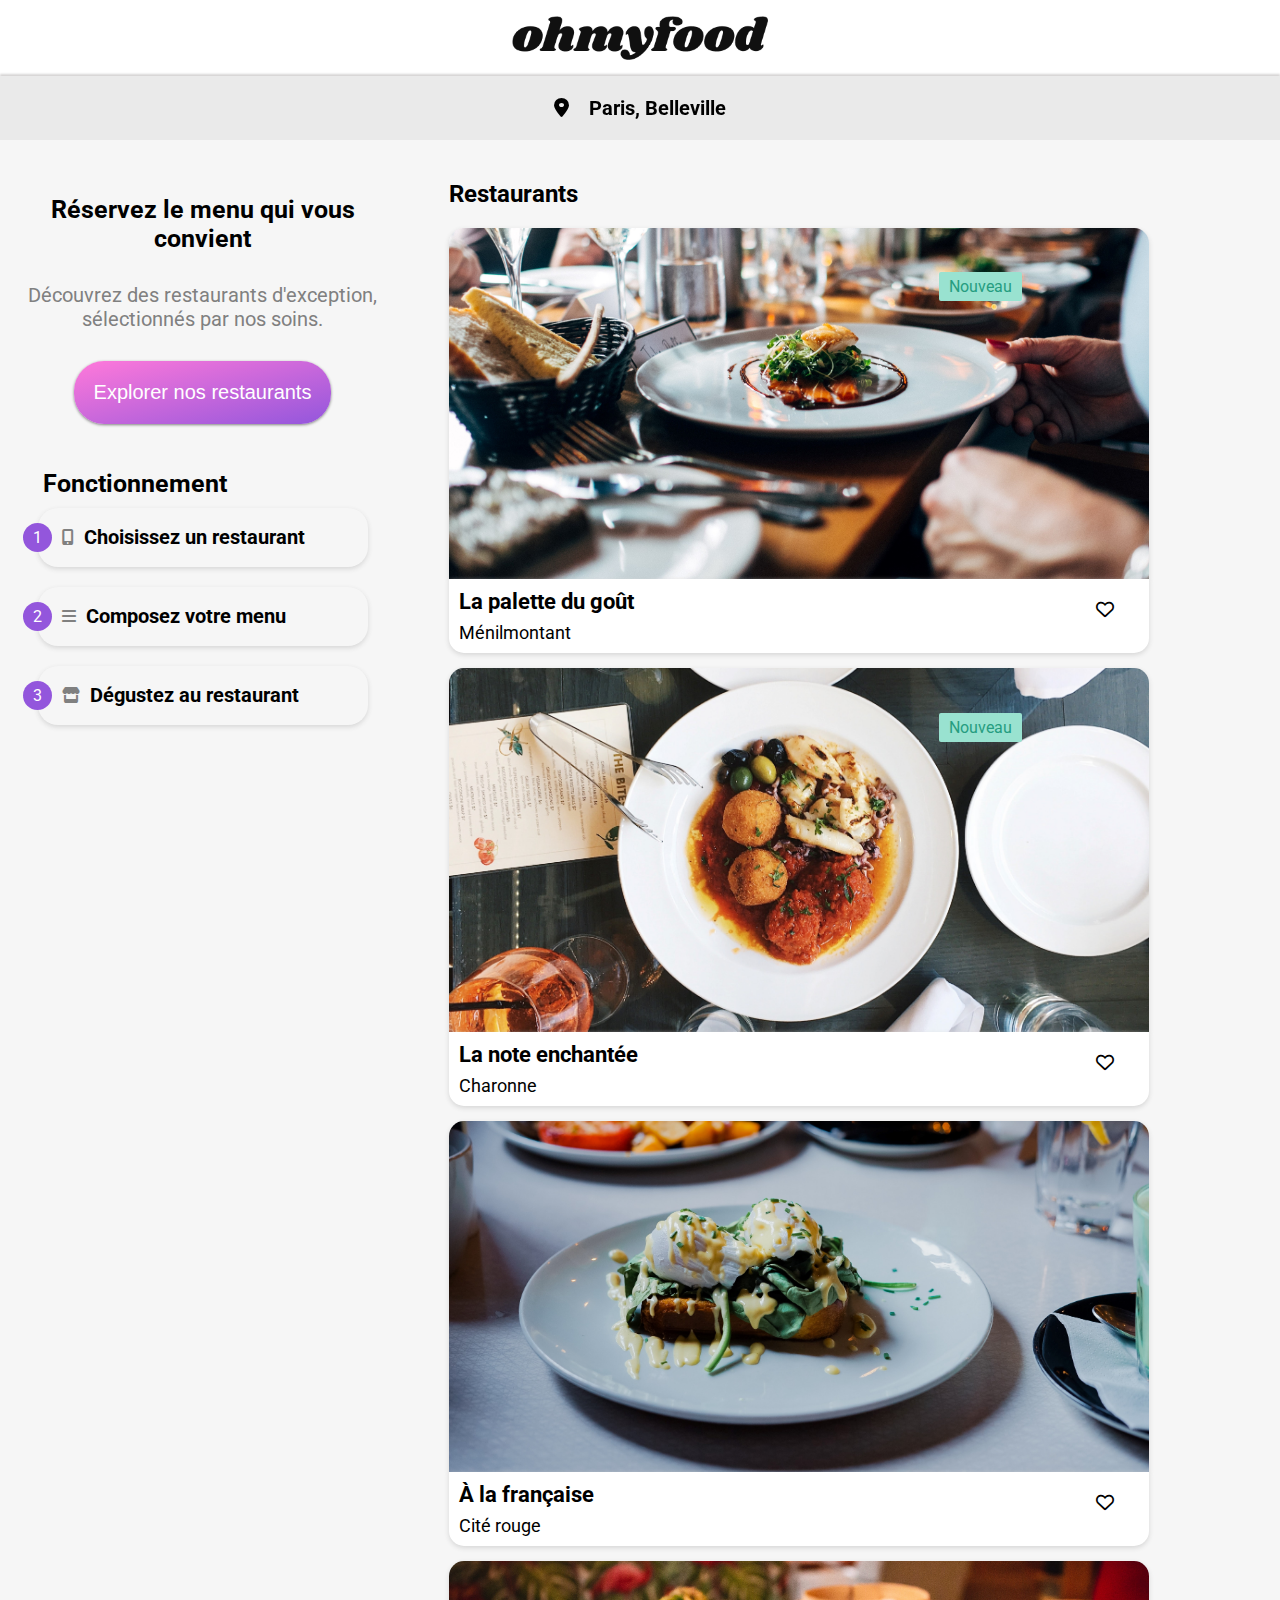
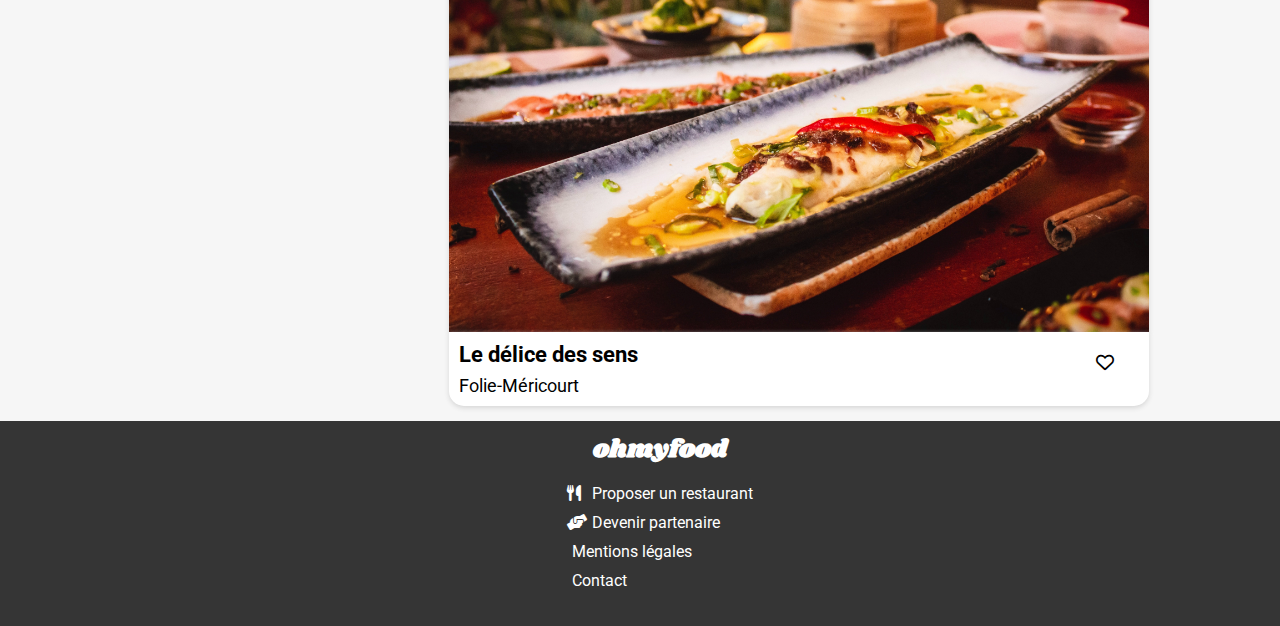
==== index.html @ 640bcb95 "Add files via upload" ====
<!DOCTYPE html>
<html lang="fr">
<head>
    <meta charset="UTF-8">
    <meta http-equiv="X-UA-Compatible" content="IE=edge">
    <meta name="viewport" content="width=device-width, initial-scale=1.0">
    <title>ohmyfood</title>
    <link rel="preconnect" href="https://fonts.googleapis.com">
    <link rel="preconnect" href="https://fonts.gstatic.com" crossorigin>
    <link href="https://fonts.googleapis.com/css2?family=Roboto&family=Shrikhand&display=swap" rel="stylesheet">
    <link rel="stylesheet" href="css/style.css"> 
    <link rel="stylesheet" href="https://cdnjs.cloudflare.com/ajax/libs/font-awesome/6.0.0/css/all.min.css" integrity="sha512-9usAa10IRO0HhonpyAIVpjrylPvoDwiPUiKdWk5t3PyolY1cOd4DSE0Ga+ri4AuTroPR5aQvXU9xC6qOPnzFeg==" crossorigin="anonymous" referrerpolicy="no-referrer" />
</head>

<header>
    <img src="imgs/ohmyfood.png" alt="logo ohmyfood" class="logo">
</header>
<body>
    <div class="body-loader">
        <div class="loader"></div>
    </div>
    <div class="header-place">
        <i class="fa-solid fa-location-dot"></i>
        <h1 class="header-place__text">Paris, Belleville</h1>
    </div>

    <section class="body">
        
        <section class="site-infos">

            <div class="site-info">
                <h1 class="site-info__title">Réservez le menu qui vous convient</h1>
                <p class="site-info__text">Découvrez des restaurants d'exception, sélectionnés par nos soins.</p>
                <button class="site-info__button">Explorer nos restaurants</button>
            </div>
        
            <section class="site-explane">
                <h1 class="site-explane__title">Fonctionnement</h1>
        
                <div class="site-explane-steps">
                    <p class="site-explane-steps__number">1</p>
                    <i class="fa-solid fa-mobile-screen-button"></i>
                    <h2 class="site-explane-steps__text">Choisissez un restaurant</h2>
                </div>
        
                <div class="site-explane-steps">
                    <p class="site-explane-steps__number">2</p>
                    <i class="fa-solid fa-bars"></i>
                    <h2 class="site-explane-steps__text">Composez votre menu</h2>
                </div>
        
                <div class="site-explane-steps site-explane-steps--difcolor">
                    <p class="site-explane-steps__number">3</p>
                    <i class="fa-solid fa-store"></i>
                    <h2 class="site-explane-steps__text">Dégustez au restaurant</h2>
                </div>
            </section>

        </section>
    
        <section class="section-resto">
            <h1 class="section-resto__title">Restaurants</h1>
    
            <a href="menu1.html" class="section-resto-prev">
                    <img src="imgs/jay-wennington-N_Y88TWmGwA-unsplash.jpg" alt="La palette du goût">
                    <div class="new-img">
                        <p>Nouveau</p>
                    </div>
                <div class="section-resto-prev-footer">
                    <div class="section-resto-prev-footer-text">
                        <h1>La palette du goût</h1>
                        <p>Ménilmontant</p>
                    </div>
                    <div class="icon-hover-opacity">
                        <i class="far fa-heart fa-heart-black"></i>
                        <i class="fa-solid fa-heart fa-heart-colored"></i>
                    </div>
                </div>
            </a>
    
            <a href="menu2.html" class="section-resto-prev">
                    <img src="imgs/stil-u2Lp8tXIcjw-unsplash.jpg" alt="La palette du goût" class="img--modif">
                    <div class="new-img">
                        <p>Nouveau</p>
                    </div>
                <div class="section-resto-prev-footer">
                    <div class="section-resto-prev-footer-text">
                        <h1>La note enchantée</h1>
                        <p>Charonne</p>
                    </div>
                    <div class="icon-hover-opacity">
                        <i class="far fa-heart fa-heart-black"></i>
                        <i class="fa-solid fa-heart fa-heart-colored"></i>
                    </div>
                </div>
            </a>
    
            <a href="menu3.html" class="section-resto-prev">
                    <img src="imgs/toa-heftiba-DQKerTsQwi0-unsplash.jpg" alt="La palette du goût">
                <div class="section-resto-prev-footer">
                    <div class="section-resto-prev-footer-text">
                        <h1>À la française</h1>
                        <p>Cité rouge</p>
                    </div>
                    <div class="icon-hover-opacity">
                        <i class="far fa-heart fa-heart-black"></i>
                        <i class="fa-solid fa-heart fa-heart-colored"></i>
                    </div>
                </div>
            </a>
    
            <a href="menu4.html" class="section-resto-prev">
                    <img src="imgs/louis-hansel-shotsoflouis-qNBGVyOCY8Q-unsplash.jpg" alt="La palette du goût" class="img--modif">
                <div class="section-resto-prev-footer">
                    <div class="section-resto-prev-footer-text">
                        <h1>Le délice des sens</h1>
                        <p>Folie-Méricourt</p>
                    </div>
                    <div class="icon-hover-opacity">
                        <i class="far fa-heart fa-heart-black"></i>
                        <i class="fa-solid fa-heart fa-heart-colored"></i>
                    </div>
                </div>
            </a>
        </section>
    </section>
</body>

<footer>
    <h1 class="footer-title">ohmyfood</h1>
    <ul>
        <li class="footer__link"><i class="fa-solid fa-utensils"></i><a href="#">Proposer un restaurant</a></li>
        <li class="footer__link"><i class="fa-solid fa-handshake-angle"></i><a href="#">Devenir partenaire</a></li>
        <li class="footer__link"><a href="#">Mentions légales</a></li>
        <li class="footer__link"><a href="mailto:ddidnik@hotmail.fr">Contact</a></li>
    </ul>
</footer>
</html>
---- css/style.css ----
/* sass -w style.scss:css/style.css */
body {
  margin: 0px;
  padding: 0px;
  gap: 0px;
}
h1, h2, h3, p, li {
  font-family: "Roboto", sans-serif;
  margin: 0px;
}

.body {
  display: flex;
}
@media screen and (max-width: 1150px) {
  .body {
    display: flex;
    flex-direction: column;
  }
}

.site-infos {
  display: flex;
  flex-direction: column;
  width: 30%;
  background-color: #f6f6f6;
  padding: 40px 15px 0 15px;
  align-items: center;
}
@media screen and (max-width: 1150px) {
  .site-infos {
    width: 100%;
    padding: 0;
    background-color: #fff;
  }
}
@media screen and (max-width: 720px) {
  .site-infos {
    background-color: #fff;
  }
}

.body-loader {
  width: 100%;
  height: 100%;
  background-color: #eaeaea;
  display: flex;
  justify-content: center;
  animation: fond 2s cubic-bezier(1, -0.01, 1, -0.03);
  opacity: 0;
  position: fixed;
  z-index: 0;
  top: 0;
  left: 0;
}
.body-loader .loader {
  margin: 200px auto;
  border: 15px solid #eaeaea;
  width: 150px;
  height: 150px;
  border-top-color: #9356DC;
  border-bottom-color: #FF79DA;
  border-radius: 50%;
  animation: spin 2s linear;
  opacity: 0;
  background-color: #eaeaea;
}
@keyframes spin {
  0% {
    transform: rotate(0deg);
    opacity: 1;
  }
  100% {
    transform: rotate(360deg);
    opacity: 0;
  }
}
@keyframes fond {
  0% {
    opacity: 1;
    z-index: 1000;
  }
  100% {
    opacity: 0;
    z-index: 1000;
  }
}

header {
  display: flex;
  flex-direction: row;
  justify-content: space-between;
  justify-content: center;
  position: relative;
  z-index: 3;
}

.logo {
  width: 20%;
  padding: 1em;
}
@media screen and (max-width: 720px) {
  .logo {
    width: 50%;
  }
}

.header-place {
  display: flex;
  flex-direction: row;
  justify-content: center;
  align-items: center;
  width: 100%;
  background-color: #eaeaea;
  box-shadow: 0px -2px 2px #D7D5D5;
  position: relative;
  z-index: 3;
}
.header-place h1 {
  font-size: 20px;
  padding: 20px 0px;
}
.header-place i {
  padding-right: 1em;
  font-size: 20px;
}

.site-info {
  display: flex;
  flex-direction: column;
  align-items: center;
  background-color: #f6f6f6;
  padding: 30px 0px;
  position: relative;
  z-index: 3;
  padding: 15px 0;
}
.site-info .site-info__title {
  font-size: 25px;
}
@media screen and (max-width: 1150px) {
  .site-info {
    width: 100%;
  }
}
@media screen and (max-width: 720px) {
  .site-info {
    width: 100%;
    padding: 60px 0;
  }
}
.site-info h1 {
  text-align: center;
}
.site-info p {
  text-align: center;
  font-size: 20px;
  padding: 30px 0px;
  color: grey;
}
.site-info button {
  background: linear-gradient(to bottom right, #FF79DA, #9356DC);
  border-radius: 30px;
  color: white;
  padding: 20px;
  border: 0px;
  font-size: 20px;
  box-shadow: 0px 1px 3px grey;
  transition-duration: 500ms;
}
.site-info button:hover {
  box-shadow: 0px 2px 6px grey;
  background: linear-gradient(to bottom right, #ff9de4, #a674e2);
}

.site-explane {
  padding: 30px 0px;
  display: flex;
  flex-direction: column;
  align-items: center;
  position: relative;
  z-index: 3;
  background-color: #f6f6f6;
  width: 90%;
}
@media screen and (max-width: 1300px) {
  .site-explane {
    width: 100%;
  }
}
@media screen and (max-width: 1150px) {
  .site-explane {
    width: 90%;
    background-color: #fff;
  }
}
@media screen and (max-width: 720px) {
  .site-explane {
    background-color: #fff;
    width: 90%;
  }
}
.site-explane h1 {
  font-size: 25px;
  width: 85%;
}
.site-explane .site-explane-steps {
  display: flex;
  background-color: #f6f6f6;
  margin: 10px 0px;
  padding: 15px;
  border-radius: 20px;
  width: 80%;
  gap: 10px;
  box-shadow: 0px 2px 5px #d6d6d6;
  transition-duration: 200ms;
}
.site-explane .site-explane-steps p {
  color: white;
  background-color: #9356DC;
  border-radius: 20px;
  margin: 0px 0px 0px -30px;
  padding: 5px 10px;
}
.site-explane .site-explane-steps i {
  margin-top: 6px;
  color: grey;
}
.site-explane .site-explane-steps h2 {
  font-size: 20px;
  margin-top: 2px;
}
.site-explane .site-explane-steps:hover {
  background-color: #f5edff;
}
.site-explane .site-explane-steps:hover i {
  color: #9356DC;
}

a.section-resto-prev {
  color: black;
}

a.section-resto-prev:link {
  text-decoration: none;
  color: black;
}

.section-resto {
  position: relative;
  display: flex;
  flex-direction: row;
  flex-wrap: wrap;
  justify-content: space-around;
  background-color: #f6f6f6;
  padding-top: 20px;
  width: 70%;
}
@media screen and (max-width: 1300px) {
  .section-resto {
    flex-direction: column;
  }
}
@media screen and (max-width: 1150px) {
  .section-resto {
    width: 100%;
  }
}
.section-resto .section-resto__title {
  margin: 20px 0;
  margin-left: 5%;
  width: auto;
  font-size: 24px;
  width: 90%;
}
@media screen and (max-width: 1150px) {
  .section-resto .section-resto__title {
    width: 80%;
    margin: 20px auto;
  }
}
@media screen and (max-width: 768px) {
  .section-resto .section-resto__title {
    width: 90%;
  }
}
.section-resto .section-resto-prev {
  display: flex;
  flex-direction: column;
  width: 40%;
  border-radius: 15px;
  padding-bottom: 15px;
  margin-left: 5%;
  position: relative;
  transition-duration: 500ms;
}
@media screen and (max-width: 1300px) {
  .section-resto .section-resto-prev {
    width: 80%;
  }
}
@media screen and (max-width: 1150px) {
  .section-resto .section-resto-prev {
    margin: auto;
  }
}
.section-resto .section-resto-prev img {
  height: 16em;
}
@media screen and (max-width: 1300px) {
  .section-resto .section-resto-prev img {
    height: auto;
  }
}
@media screen and (max-width: 768px) {
  .section-resto .section-resto-prev {
    width: 90%;
  }
}
.section-resto .section-resto-prev:hover {
  transform: scale(1.03);
}
.section-resto .section-resto-prev img {
  border-radius: 15px 15px 0px 0px;
  box-shadow: 0px 2px 5px #d6d6d6;
  width: 100%;
}
.section-resto .section-resto-prev .new-img {
  position: absolute;
  z-index: 999;
  margin: 0 auto;
  left: 70%;
  top: 10%;
  color: #269d80;
  background-color: #99e2d0;
  padding: 5px 10px;
  border-radius: 2px;
}
.section-resto .section-resto-prev .section-resto-prev-footer {
  background-color: white;
  border-radius: 0px 0px 15px 15px;
  display: flex;
  justify-content: space-between;
  box-shadow: 0px 2px 5px #d6d6d6;
}
.section-resto .section-resto-prev .section-resto-prev-footer i {
  padding: 20px;
}
.section-resto .section-resto-prev .section-resto-prev-footer .fa-heart-colored {
  position: relative;
  z-index: 99;
  left: -12%;
  opacity: 0;
  font-size: 20px;
  -webkit-transition: opacity 300ms ease-in-out;
}
.section-resto .section-resto-prev .section-resto-prev-footer .fa-heart-colored:before {
  background: -webkit-gradient(linear, left top, left bottom, from(#FF79DA), to(#9356DC));
  -webkit-background-clip: text;
  -webkit-text-fill-color: transparent;
}
.section-resto .section-resto-prev .section-resto-prev-footer .icon-hover-opacity:hover .fa-heart-colored {
  opacity: 1;
}
.section-resto .section-resto-prev .section-resto-prev-footer .icon-hover-opacity:hover .fa-heart-black {
  opacity: 0;
}
.section-resto .section-resto-prev .section-resto-prev-footer .fa-heart-black {
  position: relative;
  font-size: 18px;
  z-index: 1;
  left: 40%;
  opacity: 1;
  -webkit-transition: opacity 200ms linear;
}
.section-resto .section-resto-prev .section-resto-prev-footer-text {
  padding: 10px;
}
.section-resto .section-resto-prev .section-resto-prev-footer-text h1 {
  font-size: 22px;
}
.section-resto .section-resto-prev .section-resto-prev-footer-text p {
  padding-top: 8px;
  font-size: 18px;
}

footer {
  background-color: #353535;
  padding: 10px 0px;
  display: flex;
  flex-direction: column;
  align-items: center;
}
@media screen and (max-width: 1150px) {
  footer {
    align-items: start;
  }
}
footer h1 {
  font-family: "Shrikhand", cursive;
  color: white;
  font-size: 25px;
  padding-left: 40px;
}
footer li {
  color: white;
  list-style-type: none;
  padding-bottom: 10px;
}
footer a {
  text-decoration: none;
  color: white;
  padding-left: 5px;
}
footer i {
  width: 20px;
}

/*# sourceMappingURL=style.css.map */
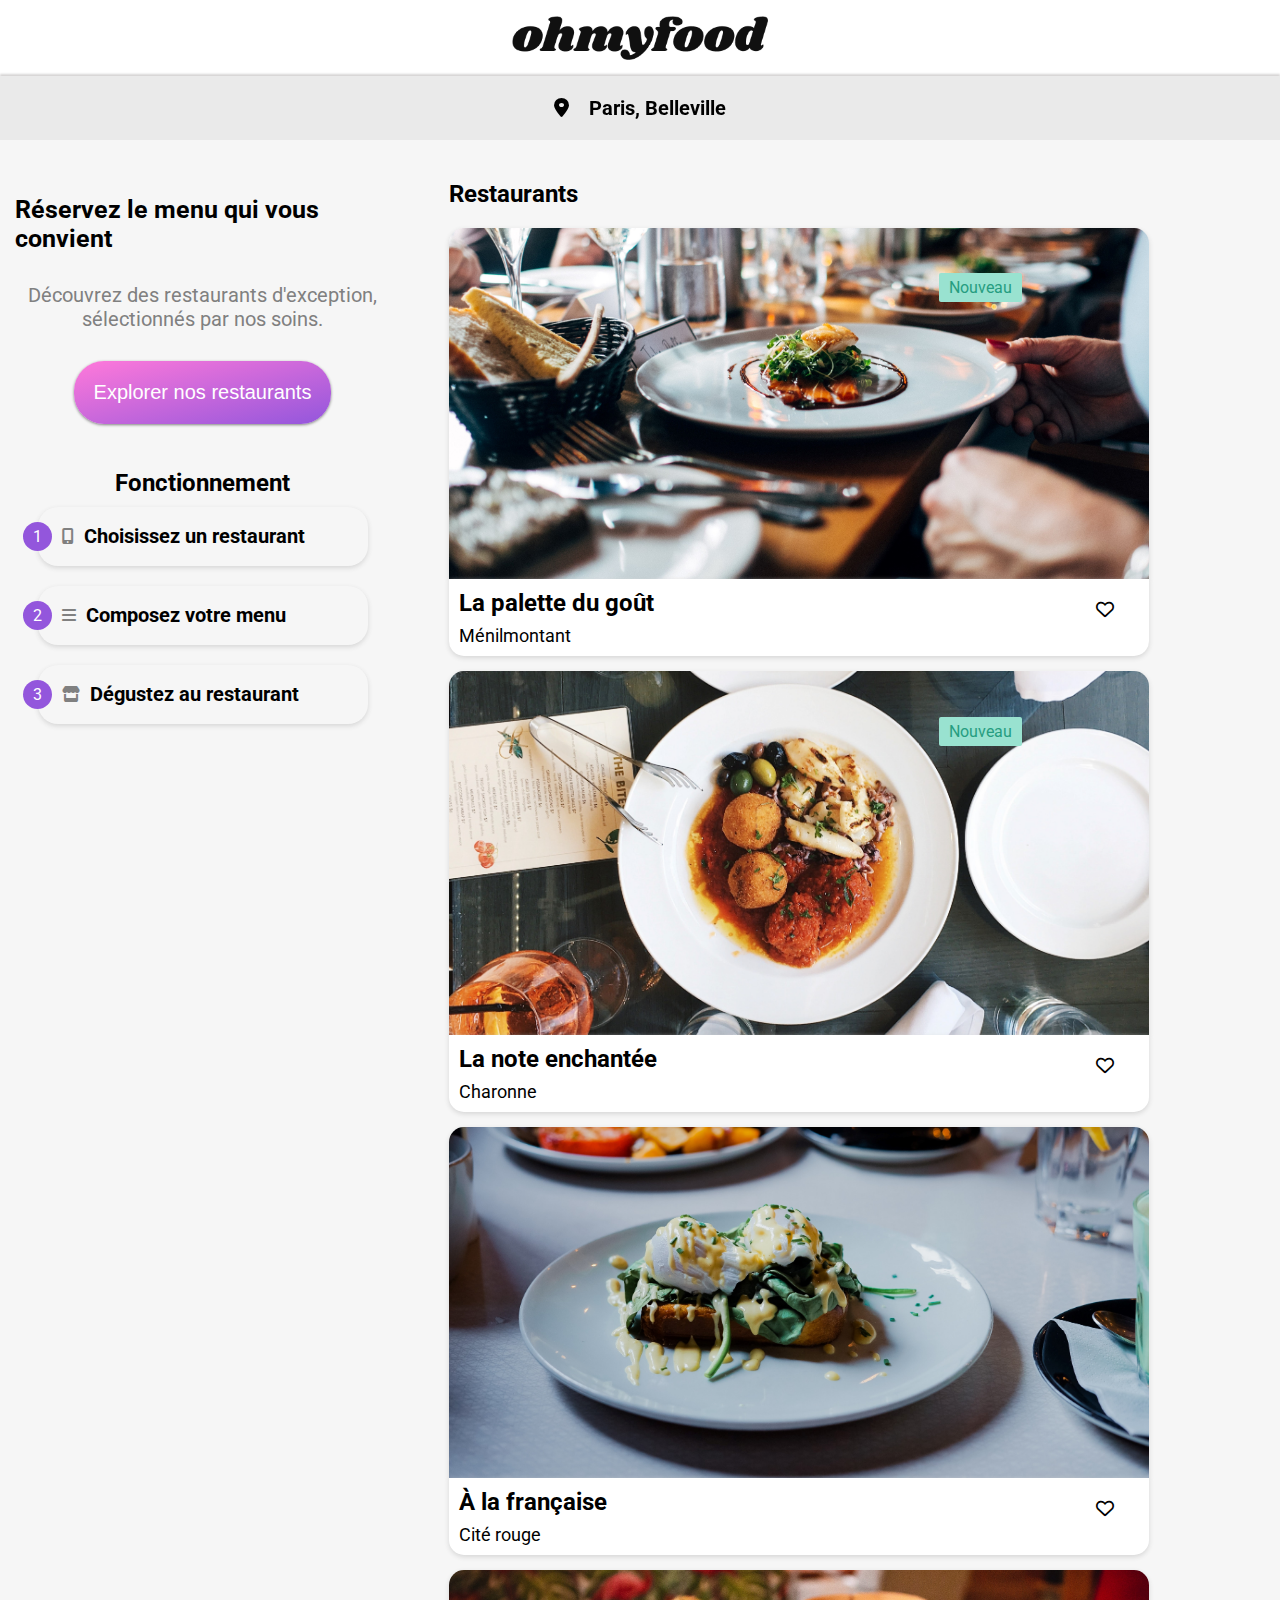
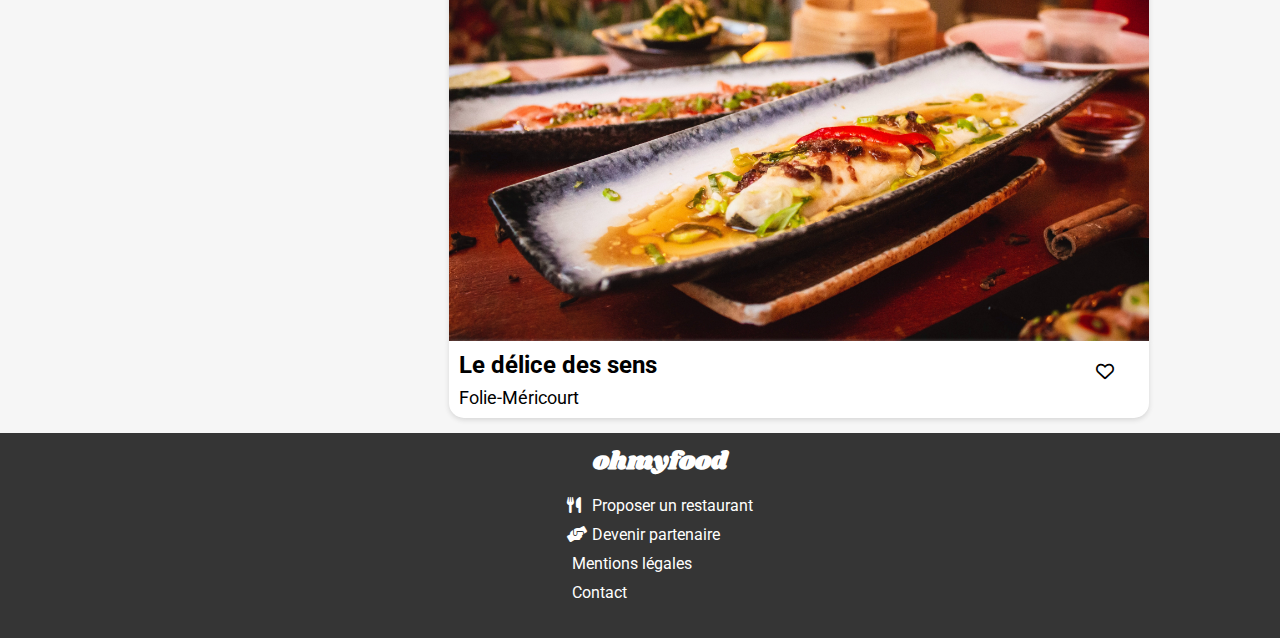
==== commit 2904288f: "Update index.html" ====
--- a/index.html
+++ b/index.html
@@ -1,138 +1,142 @@
 <!DOCTYPE html>
 <html lang="fr">
-<head>
-    <meta charset="UTF-8">
-    <meta http-equiv="X-UA-Compatible" content="IE=edge">
-    <meta name="viewport" content="width=device-width, initial-scale=1.0">
-    <title>ohmyfood</title>
-    <link rel="preconnect" href="https://fonts.googleapis.com">
-    <link rel="preconnect" href="https://fonts.gstatic.com" crossorigin>
-    <link href="https://fonts.googleapis.com/css2?family=Roboto&family=Shrikhand&display=swap" rel="stylesheet">
-    <link rel="stylesheet" href="css/style.css"> 
-    <link rel="stylesheet" href="https://cdnjs.cloudflare.com/ajax/libs/font-awesome/6.0.0/css/all.min.css" integrity="sha512-9usAa10IRO0HhonpyAIVpjrylPvoDwiPUiKdWk5t3PyolY1cOd4DSE0Ga+ri4AuTroPR5aQvXU9xC6qOPnzFeg==" crossorigin="anonymous" referrerpolicy="no-referrer" />
-</head>
+    <head>
+        <meta charset="UTF-8">
+        <meta http-equiv="X-UA-Compatible" content="IE=edge">
+        <meta name="viewport" content="width=device-width, initial-scale=1.0">
+        <title>ohmyfood</title>
+        <link rel="preconnect" href="https://fonts.googleapis.com">
+        <link rel="preconnect" href="https://fonts.gstatic.com" crossorigin>
+        <link href="https://fonts.googleapis.com/css2?family=Roboto&family=Shrikhand&display=swap" rel="stylesheet">
+        <link rel="stylesheet" href="css/style.css"> 
+        <link rel="stylesheet" href="https://cdnjs.cloudflare.com/ajax/libs/font-awesome/6.0.0/css/all.min.css" integrity="sha512-9usAa10IRO0HhonpyAIVpjrylPvoDwiPUiKdWk5t3PyolY1cOd4DSE0Ga+ri4AuTroPR5aQvXU9xC6qOPnzFeg==" crossorigin="anonymous" referrerpolicy="no-referrer" />
+    </head>
 
-<header>
-    <img src="imgs/ohmyfood.png" alt="logo ohmyfood" class="logo">
-</header>
-<body>
-    <div class="body-loader">
-        <div class="loader"></div>
-    </div>
-    <div class="header-place">
-        <i class="fa-solid fa-location-dot"></i>
-        <h1 class="header-place__text">Paris, Belleville</h1>
-    </div>
+    <body>
 
-    <section class="body">
+        <header>
+            <img src="imgs/ohmyfood.png" alt="logo ohmyfood" class="logo">
+        </header>
+
+        <div class="body-loader">
+            <div class="loader"></div>
+        </div>
+        <div class="header-place">
+            <i class="fa-solid fa-location-dot"></i>
+            <h1 class="header-place__text">Paris, Belleville</h1>
+        </div>
+
+        <div class="body">
+            
+            <section class="site-infos">
+
+                <div class="site-info">
+                    <h2 class="site-info__title">Réservez le menu qui vous convient</h2>
+                    <p class="site-info__text">Découvrez des restaurants d'exception, sélectionnés par nos soins.</p>
+                    <button class="site-info__button">Explorer nos restaurants</button>
+                </div>
+            
+                <section class="site-explane">
+                    <h2 class="site-explane__title">Fonctionnement</h2>
+            
+                    <div class="site-explane-steps">
+                        <p class="site-explane-steps__number">1</p>
+                        <i class="fa-solid fa-mobile-screen-button"></i>
+                        <h2 class="site-explane-steps__text">Choisissez un restaurant</h2>
+                    </div>
+            
+                    <div class="site-explane-steps">
+                        <p class="site-explane-steps__number">2</p>
+                        <i class="fa-solid fa-bars"></i>
+                        <h2 class="site-explane-steps__text">Composez votre menu</h2>
+                    </div>
+            
+                    <div class="site-explane-steps site-explane-steps--difcolor">
+                        <p class="site-explane-steps__number">3</p>
+                        <i class="fa-solid fa-store"></i>
+                        <h2 class="site-explane-steps__text">Dégustez au restaurant</h2>
+                    </div>
+                </section>
+
+            </section>
         
-        <section class="site-infos">
+            <section class="section-resto">
+                <h2 class="section-resto__title">Restaurants</h2>
+        
+                <a href="menu1.html" class="section-resto-prev">
+                        <img src="imgs/jay-wennington-N_Y88TWmGwA-unsplash.jpg" alt="La palette du goût">
+                        <div class="new-img">
+                            <p>Nouveau</p>
+                        </div>
+                    <div class="section-resto-prev-footer">
+                        <div class="section-resto-prev-footer-text">
+                            <h2>La palette du goût</h2>
+                            <p>Ménilmontant</p>
+                        </div>
+                        <div class="icon-hover-opacity">
+                            <i class="far fa-heart fa-heart-black"></i>
+                            <i class="fa-solid fa-heart fa-heart-colored"></i>
+                        </div>
+                    </div>
+                </a>
+        
+                <a href="menu2.html" class="section-resto-prev">
+                        <img src="imgs/stil-u2Lp8tXIcjw-unsplash.jpg" alt="La palette du goût" class="img--modif">
+                        <div class="new-img">
+                            <p>Nouveau</p>
+                        </div>
+                    <div class="section-resto-prev-footer">
+                        <div class="section-resto-prev-footer-text">
+                            <h2>La note enchantée</h2>
+                            <p>Charonne</p>
+                        </div>
+                        <div class="icon-hover-opacity">
+                            <i class="far fa-heart fa-heart-black"></i>
+                            <i class="fa-solid fa-heart fa-heart-colored"></i>
+                        </div>
+                    </div>
+                </a>
+        
+                <a href="menu3.html" class="section-resto-prev">
+                        <img src="imgs/toa-heftiba-DQKerTsQwi0-unsplash.jpg" alt="La palette du goût">
+                    <div class="section-resto-prev-footer">
+                        <div class="section-resto-prev-footer-text">
+                            <h2>À la française</h2>
+                            <p>Cité rouge</p>
+                        </div>
+                        <div class="icon-hover-opacity">
+                            <i class="far fa-heart fa-heart-black"></i>
+                            <i class="fa-solid fa-heart fa-heart-colored"></i>
+                        </div>
+                    </div>
+                </a>
+        
+                <a href="menu4.html" class="section-resto-prev">
+                        <img src="imgs/louis-hansel-shotsoflouis-qNBGVyOCY8Q-unsplash.jpg" alt="La palette du goût" class="img--modif">
+                    <div class="section-resto-prev-footer">
+                        <div class="section-resto-prev-footer-text">
+                            <h2>Le délice des sens</h2>
+                            <p>Folie-Méricourt</p>
+                        </div>
+                        <div class="icon-hover-opacity">
+                            <i class="far fa-heart fa-heart-black"></i>
+                            <i class="fa-solid fa-heart fa-heart-colored"></i>
+                        </div>
+                    </div>
+                </a>
+            </section>
+        </div>
 
-            <div class="site-info">
-                <h1 class="site-info__title">Réservez le menu qui vous convient</h1>
-                <p class="site-info__text">Découvrez des restaurants d'exception, sélectionnés par nos soins.</p>
-                <button class="site-info__button">Explorer nos restaurants</button>
-            </div>
+        <footer>
+            <h1 class="footer-title">ohmyfood</h1>
+            <ul>
+                <li class="footer__link"><i class="fa-solid fa-utensils"></i><a href="#">Proposer un restaurant</a></li>
+                <li class="footer__link"><i class="fa-solid fa-handshake-angle"></i><a href="#">Devenir partenaire</a></li>
+                <li class="footer__link"><a href="#">Mentions légales</a></li>
+                <li class="footer__link"><a href="mailto:ddidnik@hotmail.fr">Contact</a></li>
+            </ul>
+        </footer>
         
-            <section class="site-explane">
-                <h1 class="site-explane__title">Fonctionnement</h1>
-        
-                <div class="site-explane-steps">
-                    <p class="site-explane-steps__number">1</p>
-                    <i class="fa-solid fa-mobile-screen-button"></i>
-                    <h2 class="site-explane-steps__text">Choisissez un restaurant</h2>
-                </div>
-        
-                <div class="site-explane-steps">
-                    <p class="site-explane-steps__number">2</p>
-                    <i class="fa-solid fa-bars"></i>
-                    <h2 class="site-explane-steps__text">Composez votre menu</h2>
-                </div>
-        
-                <div class="site-explane-steps site-explane-steps--difcolor">
-                    <p class="site-explane-steps__number">3</p>
-                    <i class="fa-solid fa-store"></i>
-                    <h2 class="site-explane-steps__text">Dégustez au restaurant</h2>
-                </div>
-            </section>
-
-        </section>
+    </body>
     
-        <section class="section-resto">
-            <h1 class="section-resto__title">Restaurants</h1>
-    
-            <a href="menu1.html" class="section-resto-prev">
-                    <img src="imgs/jay-wennington-N_Y88TWmGwA-unsplash.jpg" alt="La palette du goût">
-                    <div class="new-img">
-                        <p>Nouveau</p>
-                    </div>
-                <div class="section-resto-prev-footer">
-                    <div class="section-resto-prev-footer-text">
-                        <h1>La palette du goût</h1>
-                        <p>Ménilmontant</p>
-                    </div>
-                    <div class="icon-hover-opacity">
-                        <i class="far fa-heart fa-heart-black"></i>
-                        <i class="fa-solid fa-heart fa-heart-colored"></i>
-                    </div>
-                </div>
-            </a>
-    
-            <a href="menu2.html" class="section-resto-prev">
-                    <img src="imgs/stil-u2Lp8tXIcjw-unsplash.jpg" alt="La palette du goût" class="img--modif">
-                    <div class="new-img">
-                        <p>Nouveau</p>
-                    </div>
-                <div class="section-resto-prev-footer">
-                    <div class="section-resto-prev-footer-text">
-                        <h1>La note enchantée</h1>
-                        <p>Charonne</p>
-                    </div>
-                    <div class="icon-hover-opacity">
-                        <i class="far fa-heart fa-heart-black"></i>
-                        <i class="fa-solid fa-heart fa-heart-colored"></i>
-                    </div>
-                </div>
-            </a>
-    
-            <a href="menu3.html" class="section-resto-prev">
-                    <img src="imgs/toa-heftiba-DQKerTsQwi0-unsplash.jpg" alt="La palette du goût">
-                <div class="section-resto-prev-footer">
-                    <div class="section-resto-prev-footer-text">
-                        <h1>À la française</h1>
-                        <p>Cité rouge</p>
-                    </div>
-                    <div class="icon-hover-opacity">
-                        <i class="far fa-heart fa-heart-black"></i>
-                        <i class="fa-solid fa-heart fa-heart-colored"></i>
-                    </div>
-                </div>
-            </a>
-    
-            <a href="menu4.html" class="section-resto-prev">
-                    <img src="imgs/louis-hansel-shotsoflouis-qNBGVyOCY8Q-unsplash.jpg" alt="La palette du goût" class="img--modif">
-                <div class="section-resto-prev-footer">
-                    <div class="section-resto-prev-footer-text">
-                        <h1>Le délice des sens</h1>
-                        <p>Folie-Méricourt</p>
-                    </div>
-                    <div class="icon-hover-opacity">
-                        <i class="far fa-heart fa-heart-black"></i>
-                        <i class="fa-solid fa-heart fa-heart-colored"></i>
-                    </div>
-                </div>
-            </a>
-        </section>
-    </section>
-</body>
-
-<footer>
-    <h1 class="footer-title">ohmyfood</h1>
-    <ul>
-        <li class="footer__link"><i class="fa-solid fa-utensils"></i><a href="#">Proposer un restaurant</a></li>
-        <li class="footer__link"><i class="fa-solid fa-handshake-angle"></i><a href="#">Devenir partenaire</a></li>
-        <li class="footer__link"><a href="#">Mentions légales</a></li>
-        <li class="footer__link"><a href="mailto:ddidnik@hotmail.fr">Contact</a></li>
-    </ul>
-</footer>
-</html>+</html>
--- a/css/style.css
+++ b/css/style.css
@@ -385,6 +385,8 @@
 }
 
 footer {
+  position: relative;
+  z-index: 999;
   background-color: #353535;
   padding: 10px 0px;
   display: flex;
